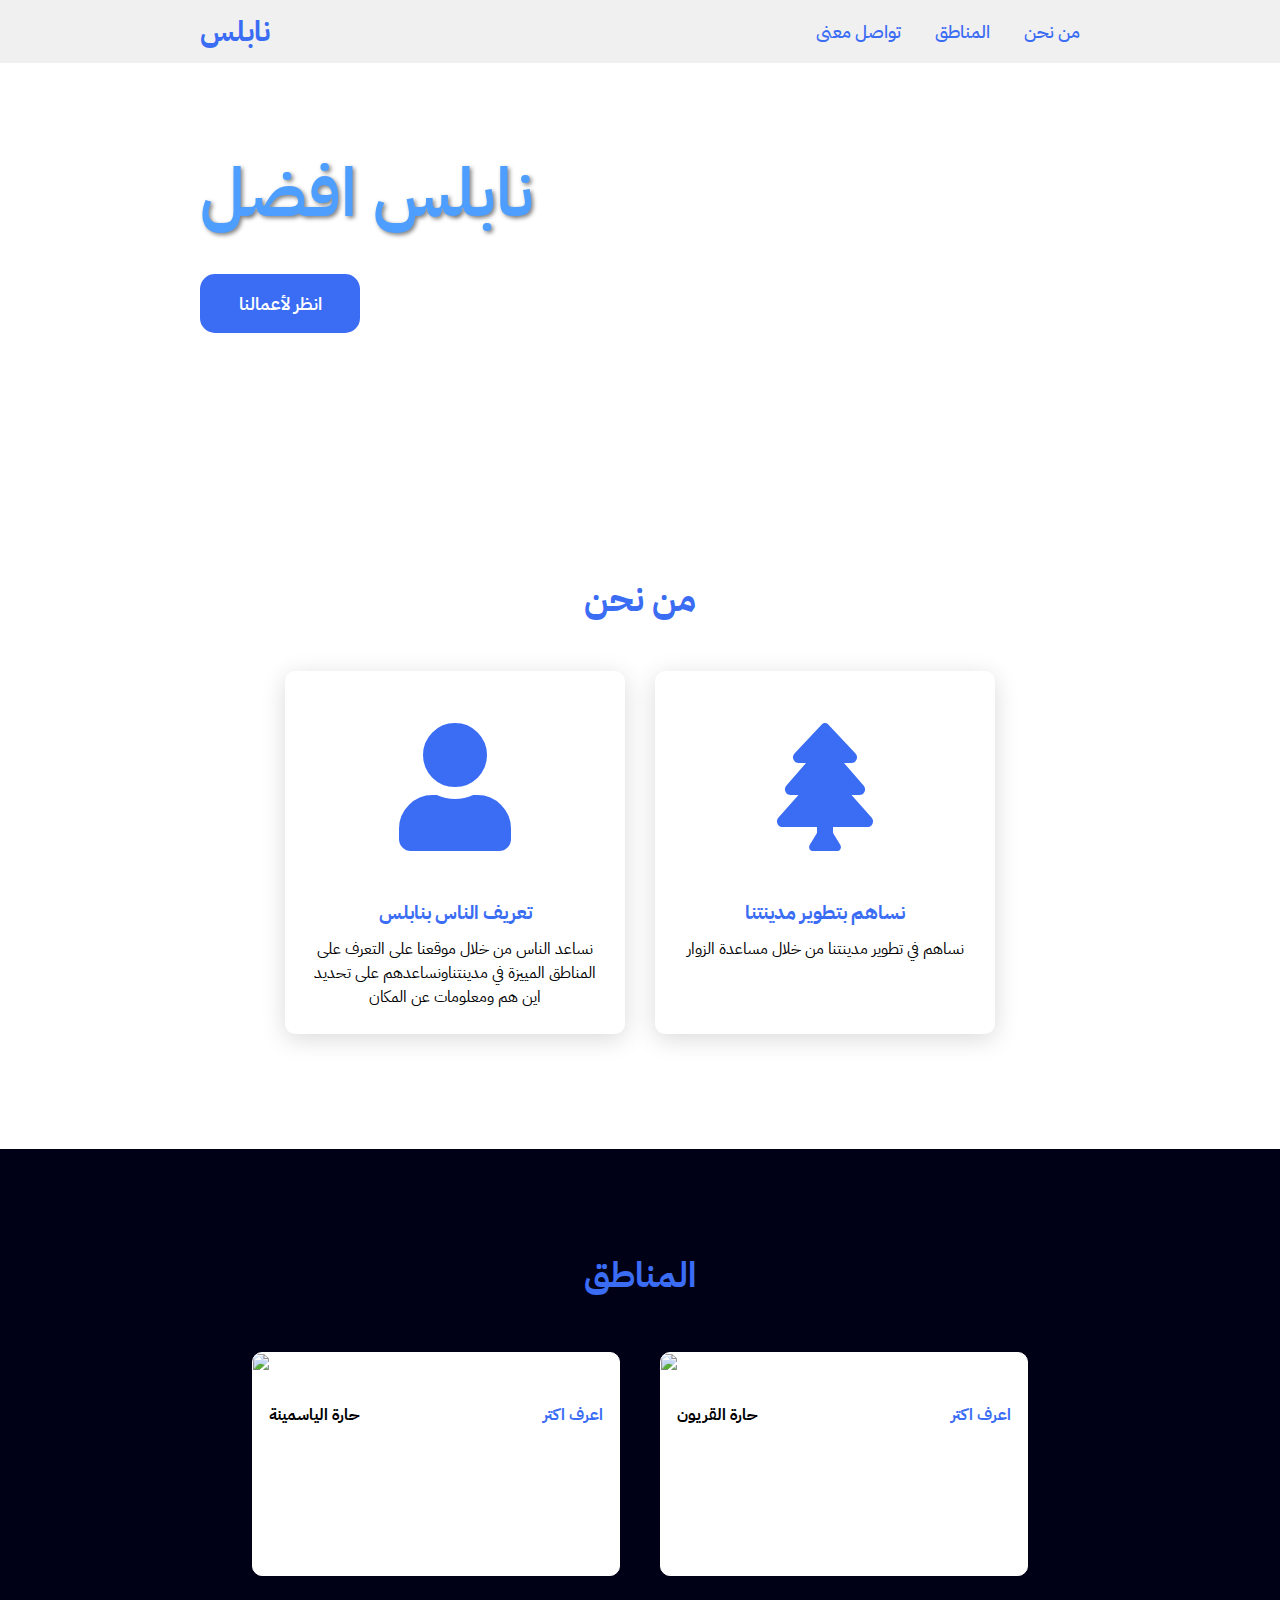
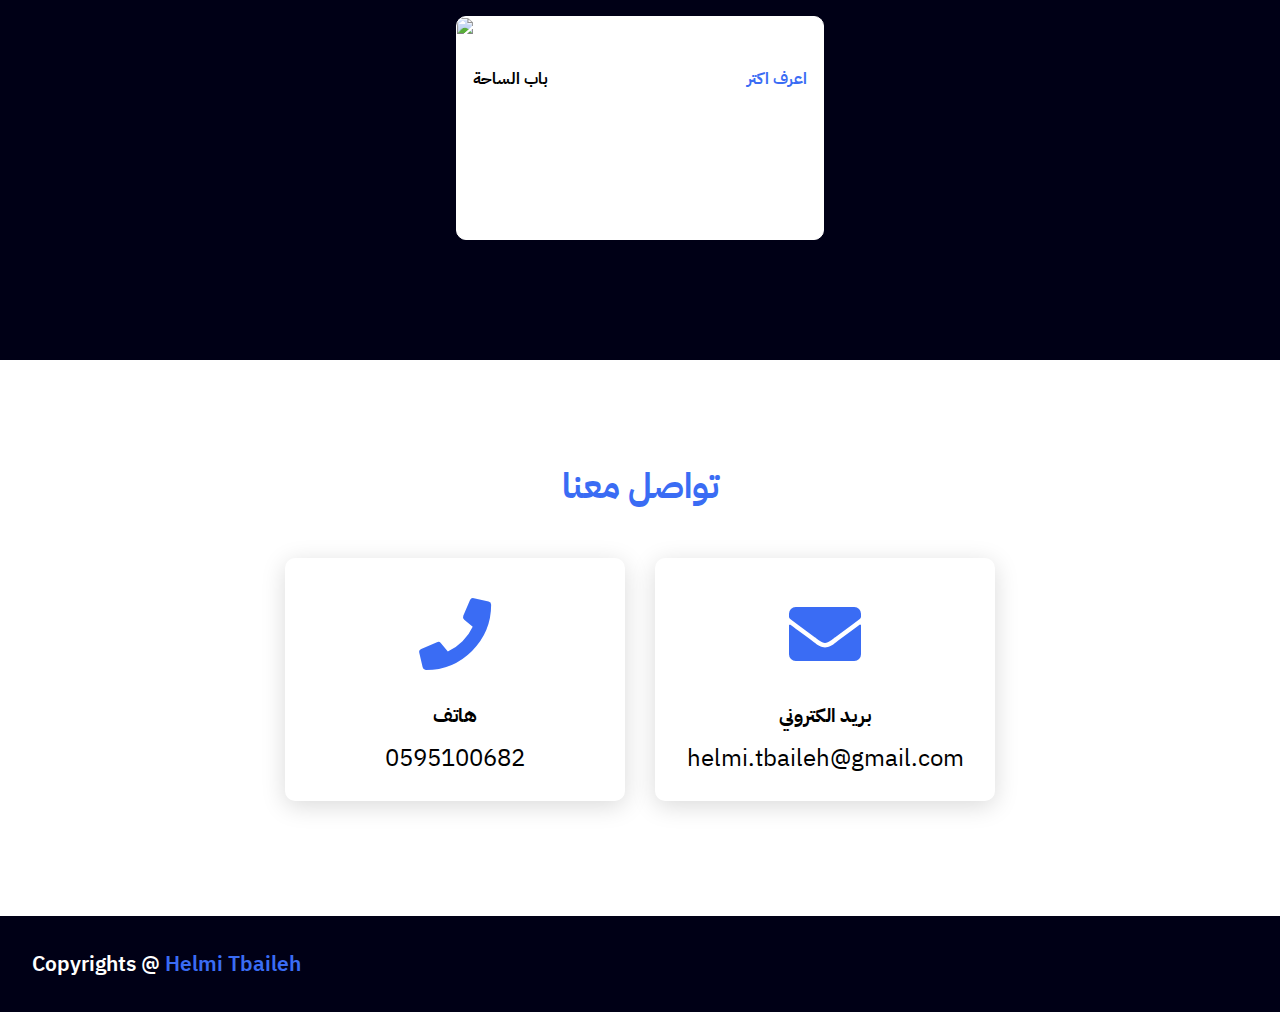
==== index.html @ 11b6ea2f "Add files via upload" ====
<!DOCTYPE html>
<html lang="en">
<head>
    <meta charset="UTF-8">
    <meta http-equiv="X-UA-Compatible" content="IE=edge">
    <meta name="viewport" content="width=device-width, initial-scale=1.0">
    <link rel="stylesheet" href="https://cdnjs.cloudflare.com/ajax/libs/font-awesome/5.15.4/css/all.min.css">
    <link rel="stylesheet" href="style.css">
    <title>نابلس</title>
</head>
<body>

    <header>
        <a href="#" class="logo">نابلس</a>
        <nav class="navigation">
            <a href="#services">من نحن</a>
            <a href="#projects">المناطق</a>
            <a href="#contact">تواصل معنى</a>
        </nav>
    </header>


    <section class="main">
        <div>
            <h2>مرحبا<br><span>نابلس افضل</span></h2>
            <h3></h3>
            <a href="#projects" class="main-btn">انظر لأعمالنا</a>
            <div class="social-icons">

            </div>
        </div>
    </section>

    <section class="cards" id="services">
        <h2 class="title">من نحن</h2>
        <div class="content">
            <div class="card">
                <div class="icon">
                    <i class="fa fa-user"></i>
                </div>
                <div class="info">
                    <h3>تعريف الناس بنابلس</h3>
                    <p>نساعد الناس من خلال موقعنا على التعرف على المناطق المييزة في مدينتناونساعدهم على تحديد اين هم ومعلومات عن المكان</p>
                </div>
            </div>
            <div class="card">
                <div class="icon">
                    <i class="fa fa-tree"></i>
                </div>
                <div class="info">
                    <h3>نساهم بتطوير مدينتنا</h3>
                    <p>نساهم في تطوير مدينتنا من خلال مساعدة الزوار</p>
                </div>
            </div>

        </div>
    </section>

    <section class="projects" id="projects">
        <h2 class="title">المناطق</h2>
        <div class="content">
            <div class="project-card">
                <div class="project-image">
                    <img src="https://lh5.googleusercontent.com/NVVmj4tbuEv29b1YUE9EVIMBofXtih4W7ERMAj3_KHGjw9hBFvqCNNQbkkDK2JfdWHslmgJKQG3mGCq-fMZDT8-fDi7vELe-j1sSBNNkbJL6r6it5t-phf7ScptKd427TQ=w1280" />
                </div>
                <div class="project-info">
                    <p class="project-category"></p>
                    <strong class="project-title">
                        <span>حارة الياسمينة</span>
                        <a href="alyasmenah.html" class="more-details">اعرف اكتر</a>
                    </strong>
                </div>
            </div>
            <div class="project-card">
                <div class="project-image">
                    <img src="https://lh3.googleusercontent.com/2RjToGAXvZ7kNpfmsoB1Y8IQ0-7EwsauEy9FOi3kYvGsVNnE0z98CDOWcZcPfIq3nNoArlS91pnAi7jqtgvUBPpl8iHWM3lhsm--TYus4RI9h_GPu20Hvh5Y8Zs-TDcx_Q=w1280" />
                </div>
                <div class="project-info">
                    <p class="project-category"></p>
                    <strong class="project-title">
                        <span>حارة القريون</span>
                        <a href="alqarion.html" class="more-details">اعرف اكتر</a>
                    </strong>
                </div>
            </div>
            <div class="project-card">
                <div class="project-image">
                    <img src="https://lh3.googleusercontent.com/yIN41jKFyJdTs81knCq5tMI3NhVSjNkSAWzV_5UlXtIseiRHqHaqyx9hi8e4rNtAQRgWLiG7Y6WJo83g7LopBub6BCSu4VgEl_B6__vT3ORb-aPClyYc5Ozbx1zJK9HBqg=w1280" />
                </div>
                <div class="project-info">
                    <p class="project-category"></p>
                    <strong class="project-title">
                        <span>باب الساحة</span>
                        <a href="babalsaha.html" class="more-details">اعرف اكتر</a>
                    </strong>
                </div>
        
    </section>

    <section class="cards contact" id="contact">
        <h2 class="title">تواصل معنا</h2>
        <div class="content">
            <div class="card">
                <div class="icon">
                    <i class="fas fa-phone"></i>
                </div>
                <div class="info">
                    <h3>هاتف</h3>
                    <p>0595100682</p>
                </div>
            </div>
            <div class="card">
                <div class="icon">
                    <i class="fas fa-envelope"></i>
                </div>
                <div class="info">
                    <h3>بريد الكتروني</h3>
                    <p>helmi.tbaileh@gmail.com</p>
                </div>
            </div>
        </div>
    </section>
    
    <footer class="footer">
        <p class="footer-title">Copyrights @ <span>Helmi Tbaileh</span></p>
        <div class="social-icons">

        </div>
    </footer>

</body>
</html>
---- style.css ----
@import url('https://fonts.googleapis.com/css2?family=IBM+Plex+Sans+Arabic:wght@100;200;300;400;500;600;700&display=swap');

/* تطبيق الخط الجديد */
* {
    font-family: 'IBM Plex Sans Arabic', sans-serif;
    margin: 0;
    padding: 0;
    box-sizing: border-box;
    scroll-behavior: smooth;
}

header {
    background-color: #f0f0f0;
    width: 100%;
    position: fixed;
    z-index: 999;
    display: flex;
    justify-content: space-between;
    align-items: center;
    padding: 10px 200px;
}

.logo {
    text-decoration: none;
    color: #3a6cf4;
    text-transform: uppercase;
    font-weight: 700;
    font-size: 1.8em;
}

.navigation a {
    color: #3a6cf4;
    text-decoration: none;
    font-size: 1.1em;
    font-weight: 500;
    padding-left: 30px;
}

.navigation a:hover {
    color: #601cfc;
}

section {
    padding: 100px 200px;
}

.main {
    width: 100%;
    min-height: 20vh;
    display: flex;
    align-items: center;
    background: url("https://lh3.googleusercontent.com/vWy2KT3OmksWc3D7w4orzcpLqLTGCYIvJyLWcXn9aYKEUJ5O7z2GrwZ626mAdH0zEeY8W2XPwJY0uKH1-5gI2j_7QScWOj0NAWyMs_oN3Y5E_jlnRbdSChD3zh35wl4kQg=w1280");
    background-size: contain;
    background-position: center;
    background-attachment: scroll; 
    background-repeat: no-repeat; 
}



.main h2 {
    color: #fff;
    font-size: 1.4em;
    font-weight: 500;
}

.main h2 span {
    display: inline-block;
    margin-top: 10px;
    color: #4e9eff;
    font-size: 3em;
    font-weight: 600;
    text-shadow: 2px 2px 4px rgba(0, 0, 0, 0.5); 
}


.main h3 {
    color: #fff;
    font-size: 2em;
    font-weight: 700;
    letter-spacing: 1px;
    margin-top: 10px;
    margin-bottom: 30px;
}

.main-btn {
    color: #fff;
    background-color: #3a6cf4;
    text-decoration: none;
    font-size: 1.1em;
    font-weight: 600;
    display: inline-block;
    padding: 0.9375em 2.1875em;
    letter-spacing: 1px;
    border-radius: 15px;
    margin-bottom: 40px;
    transition: 0.7s ease;
}

.main-btn:hover {
    background-color: #0a49f6;
    transform: scale(1.1);
}

.social-icons a {
    color: #fff;
    font-size: 1.7em;
    padding-right: 30px;
}

.title {
    display: flex;
    justify-content: center;
    color: #3a6cf4;
    font-size: 2.2em;
    font-weight: 800;
    margin-bottom: 30px;
}

.content {
    display: flex;
    justify-content: center;
    flex-direction: row;
    flex-wrap: wrap;
}

.card {
    background-color: #fff;
    width: 21.25em;
    box-shadow: 0 5px 25px rgba(1 1 1 / 15%);
    border-radius: 10px;
    padding: 25px;
    margin: 15px;
    transition: 0.7s ease;
}

.card:hover {
    transform: scale(1.1);
}

.card .icon {
    color: #3a6cf4;
    font-size: 8em;
    text-align: center;
}

.info {
    text-align: center;
}

.info h3 {
    color: #3a6cf4;
    font-size: 1.2em;
    font-weight: 700;
    margin: 10px;
}

.projects {
    background-color: #000016;
}

.projects .content {
    margin-top: 30px;
}

.project-card {
    background-color: #fff;
    border: 1px solid #fff;
    min-height: 14em;
    width: 23em;
    overflow: hidden;
    border-radius: 10px;
    margin: 20px;
    transition: 0.7s ease;
}

.project-card:hover {
    transform: scale(1.1);
}

.project-card:hover .project-image {
    opacity: 0.9;
}

.project-image img {
    width: 100%
}

.project-info {
    padding: 1em;
}

.project-category {
    font-size: 0.8em;
    color: #000;
}

.project-title {
    display: flex;
    justify-content: space-between;
    text-transform: uppercase;
    font-weight: 800;
    margin-top: 10px;
}

.more-details {
    text-decoration: none;
    color: #3a6cf4;
}

.more-details:hover {
    color: #601cfc;
}

.contact .icon {
    font-size: 4.5em;
}

.contact .info h3 {
    color: #000;
}

.contact .info p {
    font-size: 1.5em;
}

.footer {
    background-color: #000016;
    color: #fff;
    padding: 2em;
    display: flex;
    justify-content: space-between;
}

.footer-title {
    font-size: 1.3em;
    font-weight: 600;
}

.footer-title span {
    color: #3a6cf4;
}

.footer .social-icons a {
    font-size: 1.3em;
    padding: 0 12px;
}

@media (max-width:1023px) {
    header {
        padding: 12px 20px;
    }

    .navigation a {
        padding-left: 10px;
    }

    .title {
        font-size: 1.8em;
    }

    section {
        padding: 80px 20px;
    }

    .main-content h2 {
        font-size: 1em;
    }

    .main-content h3 {
        font-size: 1.6em;
    }

    .content {
        flex-direction: column;
        align-items: center;
    }
}

@media (max-width:641px) {
    body {
        font-size: 12px;
    }

    .main-content h2 {
        font-size: 0.8em;
    }

    .main-content h3 {
        font-size: 1.4em;
    }
}

@media (max-width:300px) {
    body {
        font-size: 10px;
    }
}
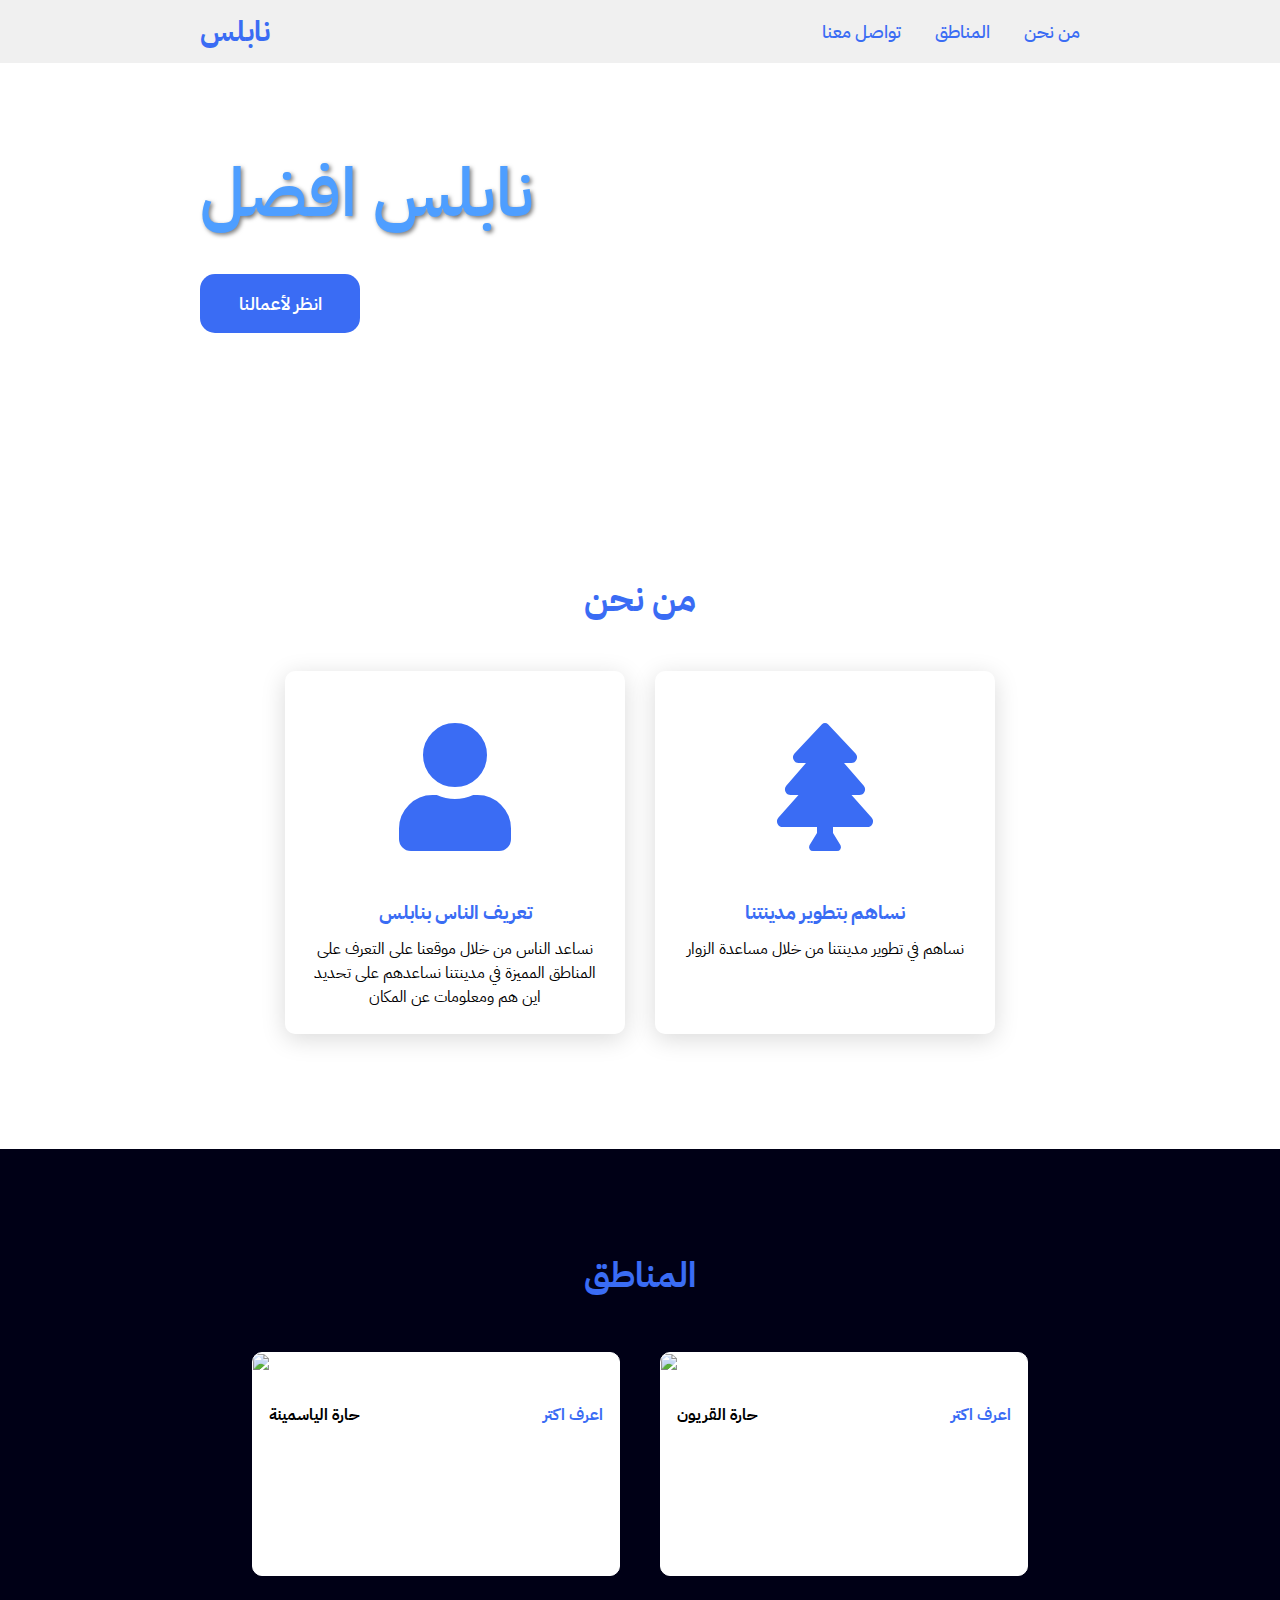
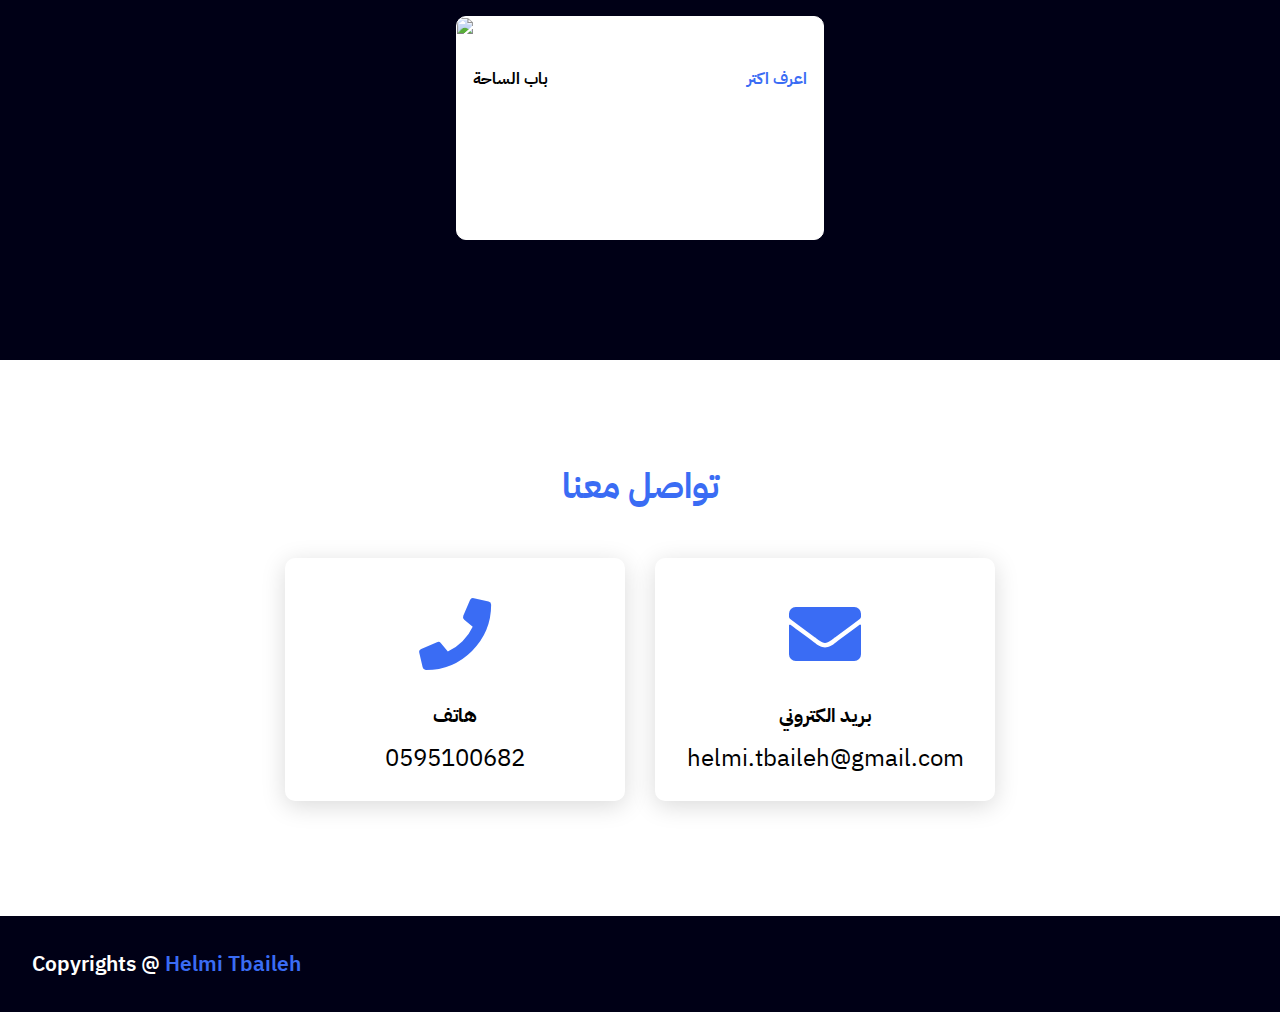
==== commit 7fb5f6d2: "Update index.html" ====
--- a/index.html
+++ b/index.html
@@ -15,7 +15,7 @@
         <nav class="navigation">
             <a href="#services">من نحن</a>
             <a href="#projects">المناطق</a>
-            <a href="#contact">تواصل معنى</a>
+            <a href="#contact">تواصل معنا</a>
         </nav>
     </header>
 
@@ -40,7 +40,7 @@
                 </div>
                 <div class="info">
                     <h3>تعريف الناس بنابلس</h3>
-                    <p>نساعد الناس من خلال موقعنا على التعرف على المناطق المييزة في مدينتناونساعدهم على تحديد اين هم ومعلومات عن المكان</p>
+                    <p>نساعد الناس من خلال موقعنا على التعرف على المناطق المميزة في مدينتنا نساعدهم على تحديد اين هم ومعلومات عن المكان</p>
                 </div>
             </div>
             <div class="card">
@@ -129,4 +129,4 @@
     </footer>
 
 </body>
-</html>+</html>
